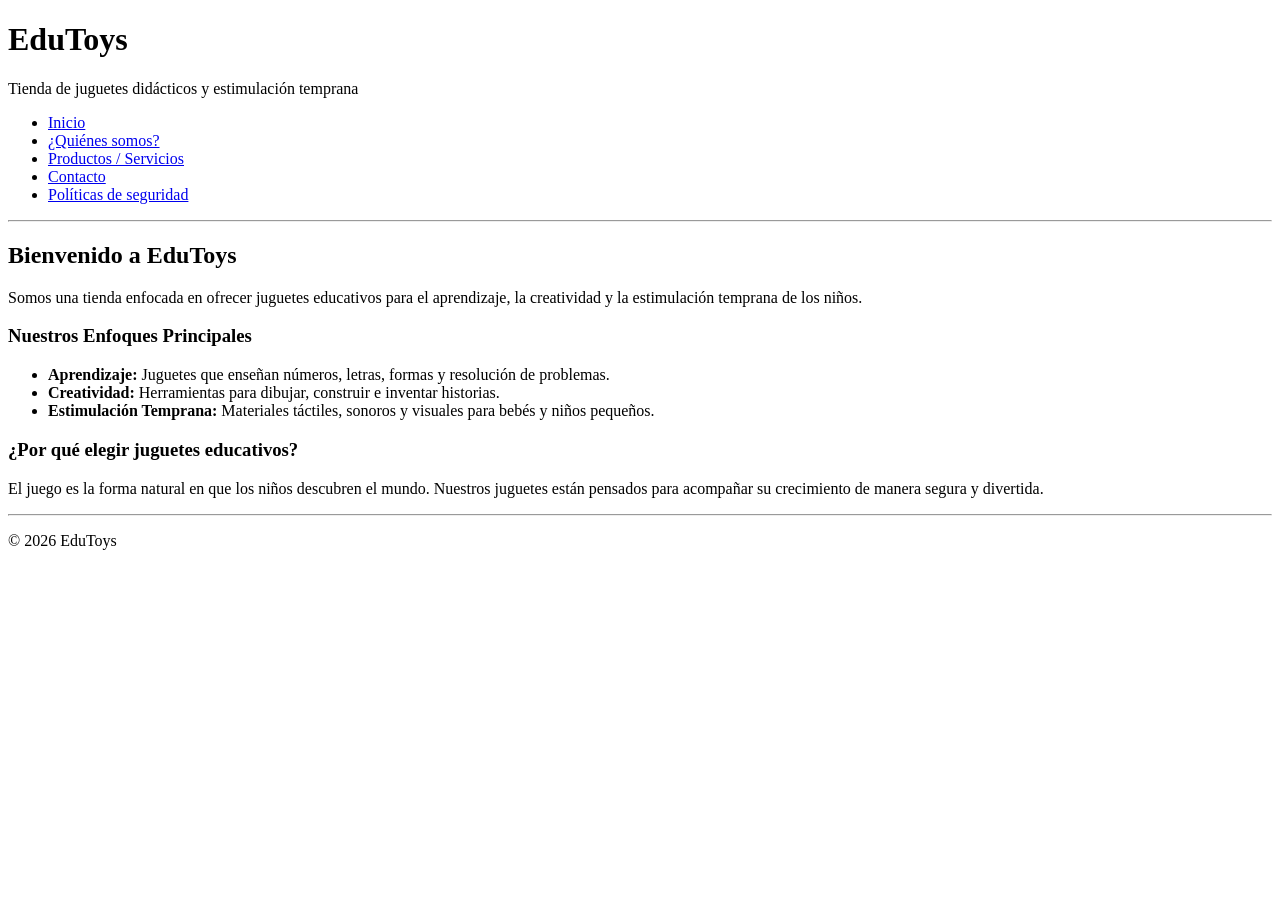
==== index.html @ ab446ac2 "primeras 3 secciones de EduToys: Inicio, ¿Quienes somos? y Productos" ====
<!DOCTYPE html>
<html lang="es">
<head>
  <meta charset="UTF-8">
  <title>EduToys - Inicio</title>
</head>
<body>

  <header>
    <h1>EduToys</h1>
    <p>Tienda de juguetes didácticos y estimulación temprana</p>
    <nav>
      <ul>
        <li><a href="index.html">Inicio</a></li>
        <li><a href="quienes-somos.html">¿Quiénes somos?</a></li>
        <li><a href="productos.html">Productos / Servicios</a></li>
        <li><a href="contacto.html">Contacto</a></li>
        <li><a href="seguridad.html">Políticas de seguridad</a></li>
      </ul>
    </nav>
  </header>

  <hr>

  <main>
    <section>
      <h2>Bienvenido a EduToys</h2>
      <p>Somos una tienda enfocada en ofrecer juguetes educativos para el aprendizaje, la creatividad y la estimulación temprana de los niños.</p>
    </section>

    <section>
      <h3>Nuestros Enfoques Principales</h3>
      <ul>
        <li><strong>Aprendizaje:</strong> Juguetes que enseñan números, letras, formas y resolución de problemas.</li>
        <li><strong>Creatividad:</strong> Herramientas para dibujar, construir e inventar historias.</li>
        <li><strong>Estimulación Temprana:</strong> Materiales táctiles, sonoros y visuales para bebés y niños pequeños.</li>
      </ul>
    </section>

    <section>
      <h3>¿Por qué elegir juguetes educativos?</h3>
      <p>El juego es la forma natural en que los niños descubren el mundo. Nuestros juguetes están pensados para acompañar su crecimiento de manera segura y divertida.</p>
    </section>
  </main>

  <hr>

  <footer>
    <p>&copy; 2026 EduToys</p>
  </footer>

</body>
</html>
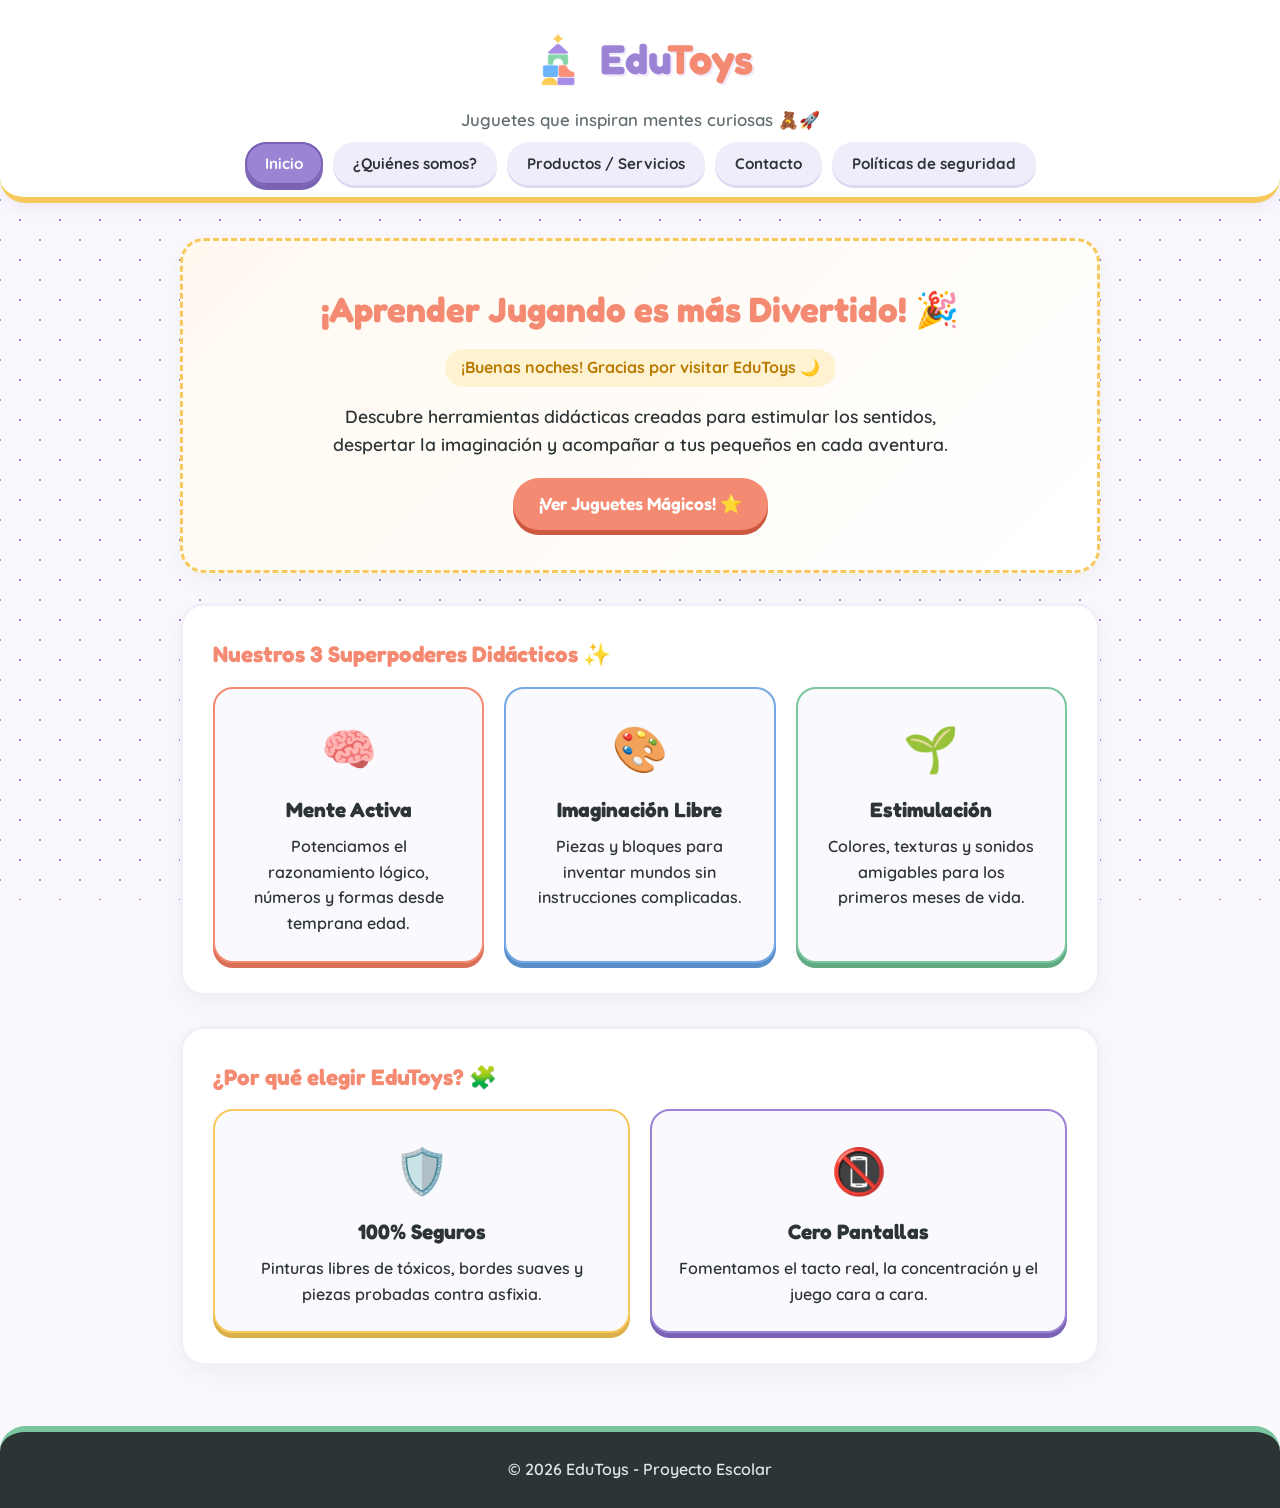
==== commit 7b7f4353: "diseño parcial de la página, inicio, quienes somos y productos ya tienen diseño" ====
--- a/index.html
+++ b/index.html
@@ -3,15 +3,19 @@
 <head>
   <meta charset="UTF-8">
   <title>EduToys - Inicio</title>
+  <link rel="stylesheet" href="styles.css">
 </head>
 <body>
 
   <header>
-    <h1>EduToys</h1>
-    <p>Tienda de juguetes didácticos y estimulación temprana</p>
+    <div class="brand-container">
+      <img src="logo.png" alt="Logo de EduToys" class="logo-img">
+      <h1>Edu<span>Toys</span></h1>
+    </div>
+    <p>Juguetes que inspiran mentes curiosas 🧸🚀</p>
     <nav>
       <ul>
-        <li><a href="index.html">Inicio</a></li>
+        <li><a href="index.html" class="active">Inicio</a></li>
         <li><a href="quienes-somos.html">¿Quiénes somos?</a></li>
         <li><a href="productos.html">Productos / Servicios</a></li>
         <li><a href="contacto.html">Contacto</a></li>
@@ -20,34 +24,59 @@
     </nav>
   </header>
 
-  <hr>
-
   <main>
-    <section>
-      <h2>Bienvenido a EduToys</h2>
-      <p>Somos una tienda enfocada en ofrecer juguetes educativos para el aprendizaje, la creatividad y la estimulación temprana de los niños.</p>
+    <!-- Banner Principal -->
+    <section class="hero-banner">
+      <h2>¡Aprender Jugando es más Divertido! 🎉</h2>
+      <div id="mensaje-bienvenida"></div>
+      <p>Descubre herramientas didácticas creadas para estimular los sentidos, despertar la imaginación y acompañar a tus pequeños en cada aventura.</p>
+      <a href="productos.html" class="btn">¡Ver Juguetes Mágicos! ⭐</a>
     </section>
 
+    <!-- Pilares en Tarjetas Cuadradas -->
     <section>
-      <h3>Nuestros Enfoques Principales</h3>
-      <ul>
-        <li><strong>Aprendizaje:</strong> Juguetes que enseñan números, letras, formas y resolución de problemas.</li>
-        <li><strong>Creatividad:</strong> Herramientas para dibujar, construir e inventar historias.</li>
-        <li><strong>Estimulación Temprana:</strong> Materiales táctiles, sonoros y visuales para bebés y niños pequeños.</li>
-      </ul>
+      <h3>Nuestros 3 Superpoderes Didácticos ✨</h3>
+      <div class="cards-grid">
+        <div class="feature-box coral">
+          <span class="box-icon">🧠</span>
+          <h4>Mente Activa</h4>
+          <p>Potenciamos el razonamiento lógico, números y formas desde temprana edad.</p>
+        </div>
+        <div class="feature-box azul">
+          <span class="box-icon">🎨</span>
+          <h4>Imaginación Libre</h4>
+          <p>Piezas y bloques para inventar mundos sin instrucciones complicadas.</p>
+        </div>
+        <div class="feature-box verde">
+          <span class="box-icon">🌱</span>
+          <h4>Estimulación</h4>
+          <p>Colores, texturas y sonidos amigables para los primeros meses de vida.</p>
+        </div>
+      </div>
     </section>
 
+    <!-- Por qué elegirnos -->
     <section>
-      <h3>¿Por qué elegir juguetes educativos?</h3>
-      <p>El juego es la forma natural en que los niños descubren el mundo. Nuestros juguetes están pensados para acompañar su crecimiento de manera segura y divertida.</p>
+      <h3>¿Por qué elegir EduToys? 🧩</h3>
+      <div class="cards-grid">
+        <div class="feature-box amarillo">
+          <span class="box-icon">🛡️</span>
+          <h4>100% Seguros</h4>
+          <p>Pinturas libres de tóxicos, bordes suaves y piezas probadas contra asfixia.</p>
+        </div>
+        <div class="feature-box lila" style="border-color: var(--c-lila); box-shadow: 0 5px 0 #7a63b5;">
+          <span class="box-icon">📵</span>
+          <h4>Cero Pantallas</h4>
+          <p>Fomentamos el tacto real, la concentración y el juego cara a cara.</p>
+        </div>
+      </div>
     </section>
   </main>
 
-  <hr>
-
   <footer>
-    <p>&copy; 2026 EduToys</p>
+    <p>&copy; 2026 EduToys - Proyecto Escolar</p>
   </footer>
 
+  <script src="app.js"></script>
 </body>
 </html>
--- a/styles.css
+++ b/styles.css
@@ -0,0 +1,307 @@
+/* --- Tipografías Redondeadas --- */
+@import url('https://fonts.googleapis.com/css2?family=Fredoka:wght@400;600;700&family=Quicksand:wght@500;600;700&display=swap');
+
+:root {
+  --c-lila: #9b84d4;
+  --c-lila-dark: #7a63b5;
+  --c-verde: #7bc69e;
+  --c-azul: #74a9e6;
+  --c-coral: #f48a71;
+  --c-amarillo: #f7c95c;
+  
+  --bg-page: #fbf9ff;
+  --text-dark: #2d3436;
+  --text-muted: #636e72;
+}
+
+* {
+  margin: 0;
+  padding: 0;
+  box-sizing: border-box;
+}
+
+body {
+  font-family: 'Quicksand', sans-serif;
+  font-weight: 600;
+  line-height: 1.6;
+  color: var(--text-dark);
+  /* Fondo divertido con patrón de puntos didácticos */
+  background-color: #faf8fc;
+  background-image: radial-gradient(#9b84d4 1.2px, transparent 1.2px), radial-gradient(#74a9e6 1.2px, #faf8fc 1.2px);
+  background-size: 40px 40px;
+  background-position: 0 0, 20px 20px;
+  background-attachment: fixed;
+}
+
+h1, h2, h3, h4 {
+  font-family: 'Fredoka', sans-serif;
+}
+
+/* --- Header / Barra de Navegación --- */
+header {
+  background-color: #ffffff;
+  border-bottom: 6px solid var(--c-amarillo);
+  padding: 20px 15px;
+  text-align: center;
+  box-shadow: 0 4px 18px rgba(155, 132, 212, 0.15);
+  border-bottom-left-radius: 25px;
+  border-bottom-right-radius: 25px;
+}
+
+.brand-container {
+  display: inline-flex;
+  align-items: center;
+  gap: 12px;
+  background: #fff;
+  padding: 6px 20px;
+  border-radius: 50px;
+  margin-bottom: 8px;
+}
+
+.logo-img {
+  width: 60px;
+  height: 60px;
+  object-fit: contain;
+  transition: transform 0.3s cubic-bezier(0.68, -0.55, 0.265, 1.55);
+}
+
+.brand-container:hover .logo-img {
+  transform: rotate(15deg) scale(1.15);
+}
+
+header h1 {
+  font-size: 2.6rem;
+  color: var(--c-lila);
+  text-shadow: 2px 2px 0px #efeafc;
+}
+
+header h1 span {
+  color: var(--c-coral);
+}
+
+header p {
+  color: var(--text-muted);
+  font-size: 1.05rem;
+  margin-bottom: 18px;
+}
+
+nav ul {
+  list-style: none;
+  display: flex;
+  justify-content: center;
+  gap: 10px;
+  flex-wrap: wrap;
+}
+
+nav a {
+  color: var(--text-dark);
+  text-decoration: none;
+  font-weight: 700;
+  font-size: 0.95rem;
+  padding: 10px 18px;
+  border-radius: 25px;
+  background-color: #f0edfa;
+  border: 2px solid transparent;
+  transition: all 0.2s ease;
+  box-shadow: 0 3px 0 #ded7f2;
+}
+
+nav a:hover,
+nav a.active {
+  background-color: var(--c-lila);
+  color: #ffffff;
+  border-color: var(--c-lila-dark);
+  transform: translateY(-2px);
+  box-shadow: 0 5px 0 var(--c-lila-dark);
+}
+
+/* --- Contenedor Principal --- */
+main {
+  max-width: 960px;
+  margin: 35px auto;
+  padding: 0 20px;
+}
+
+/* Tarjeta General con estética suave y juguetona */
+section {
+  background-color: #ffffff;
+  padding: 30px;
+  margin-bottom: 30px;
+  border-radius: 24px;
+  box-shadow: 0 8px 24px rgba(45, 52, 54, 0.05);
+  border: 3px solid #f3effa;
+  position: relative;
+}
+
+h2 {
+  color: var(--c-lila-dark);
+  font-size: 1.9rem;
+  margin-bottom: 12px;
+}
+
+h3 {
+  color: var(--c-coral);
+  font-size: 1.4rem;
+  margin-bottom: 15px;
+}
+
+/* --- Hero Banner Destacado --- */
+.hero-banner {
+  background: linear-gradient(135deg, #fff9f0 0%, #ffffff 100%);
+  border: 3px dashed var(--c-amarillo);
+  text-align: center;
+  padding: 40px 25px;
+}
+
+.hero-banner h2 {
+  font-size: 2.2rem;
+  color: var(--c-coral);
+}
+
+#mensaje-bienvenida {
+  display: inline-block;
+  background-color: #fff2d1;
+  color: #b87b00;
+  padding: 6px 16px;
+  border-radius: 20px;
+  font-weight: 700;
+  margin-bottom: 15px;
+}
+
+.hero-banner p {
+  max-width: 650px;
+  margin: 0 auto 20px auto;
+  font-size: 1.1rem;
+}
+
+/* --- Botones con Relieve 3D Divertido --- */
+.btn {
+  display: inline-block;
+  background-color: var(--c-coral);
+  color: #ffffff;
+  padding: 12px 26px;
+  text-decoration: none;
+  border-radius: 30px;
+  font-family: 'Fredoka', sans-serif;
+  font-size: 1.1rem;
+  border: none;
+  cursor: pointer;
+  box-shadow: 0 5px 0 #cc583f;
+  transition: all 0.15s ease;
+}
+
+.btn:hover {
+  transform: translateY(-2px);
+  box-shadow: 0 7px 0 #cc583f;
+}
+
+.btn:active {
+  transform: translateY(3px);
+  box-shadow: 0 2px 0 #cc583f;
+}
+
+/* --- Cuadrícula de Tarjetas / Bloques de Juego --- */
+.cards-grid {
+  display: grid;
+  grid-template-columns: repeat(auto-fit, minmax(260px, 1fr));
+  gap: 20px;
+  margin-top: 15px;
+}
+
+.feature-box {
+  background-color: #faf9fd;
+  padding: 24px;
+  border-radius: 20px;
+  text-align: center;
+  border: 2px solid transparent;
+  transition: all 0.25s ease;
+}
+
+.feature-box:hover {
+  transform: translateY(-5px);
+  background-color: #ffffff;
+  box-shadow: 0 10px 20px rgba(155, 132, 212, 0.15);
+}
+
+.feature-box.verde { border-color: var(--c-verde); box-shadow: 0 5px 0 #60ab83; }
+.feature-box.azul { border-color: var(--c-azul); box-shadow: 0 5px 0 #588ec9; }
+.feature-box.coral { border-color: var(--c-coral); box-shadow: 0 5px 0 #d96f56; }
+.feature-box.amarillo { border-color: var(--c-amarillo); box-shadow: 0 5px 0 #dab048; }
+
+.box-icon {
+  font-size: 2.8rem;
+  display: inline-block;
+  margin-bottom: 8px;
+}
+
+.feature-box h4 {
+  font-size: 1.3rem;
+  margin-bottom: 8px;
+  color: var(--text-dark);
+}
+
+/* --- Productos en cuadrícula --- */
+.product-card {
+  background-color: #ffffff;
+  border-radius: 22px;
+  padding: 24px;
+  display: flex;
+  flex-direction: column;
+  justify-content: space-between;
+  border: 3px solid #f1edf8;
+  position: relative;
+  transition: all 0.25s ease;
+}
+
+.product-card:hover {
+  transform: translateY(-5px);
+  box-shadow: 0 12px 25px rgba(0,0,0,0.07);
+}
+
+.badge-edad {
+  align-self: flex-start;
+  padding: 4px 12px;
+  border-radius: 15px;
+  font-size: 0.85rem;
+  font-weight: 700;
+  margin-bottom: 12px;
+}
+
+.badge-verde { background: #e3f7ed; color: #2e8b57; }
+.badge-azul { background: #e6f0fa; color: #2b6cb0; }
+.badge-lila { background: #f1edfa; color: var(--c-lila-dark); }
+
+.product-card h4 {
+  font-size: 1.3rem;
+  color: var(--text-dark);
+  margin-bottom: 10px;
+}
+
+.product-card p {
+  color: var(--text-muted);
+  font-size: 0.95rem;
+  margin-bottom: 15px;
+}
+
+.product-card .btn {
+  width: 100%;
+  text-align: center;
+  background-color: var(--c-azul);
+  box-shadow: 0 4px 0 #588ec9;
+}
+
+.product-card .btn:hover {
+  box-shadow: 0 6px 0 #588ec9;
+}
+
+/* --- Footer --- */
+footer {
+  background-color: #2d3436;
+  color: #dfe6e9;
+  text-align: center;
+  padding: 25px;
+  margin-top: 60px;
+  border-top: 6px solid var(--c-verde);
+  border-top-left-radius: 25px;
+  border-top-right-radius: 25px;
+}
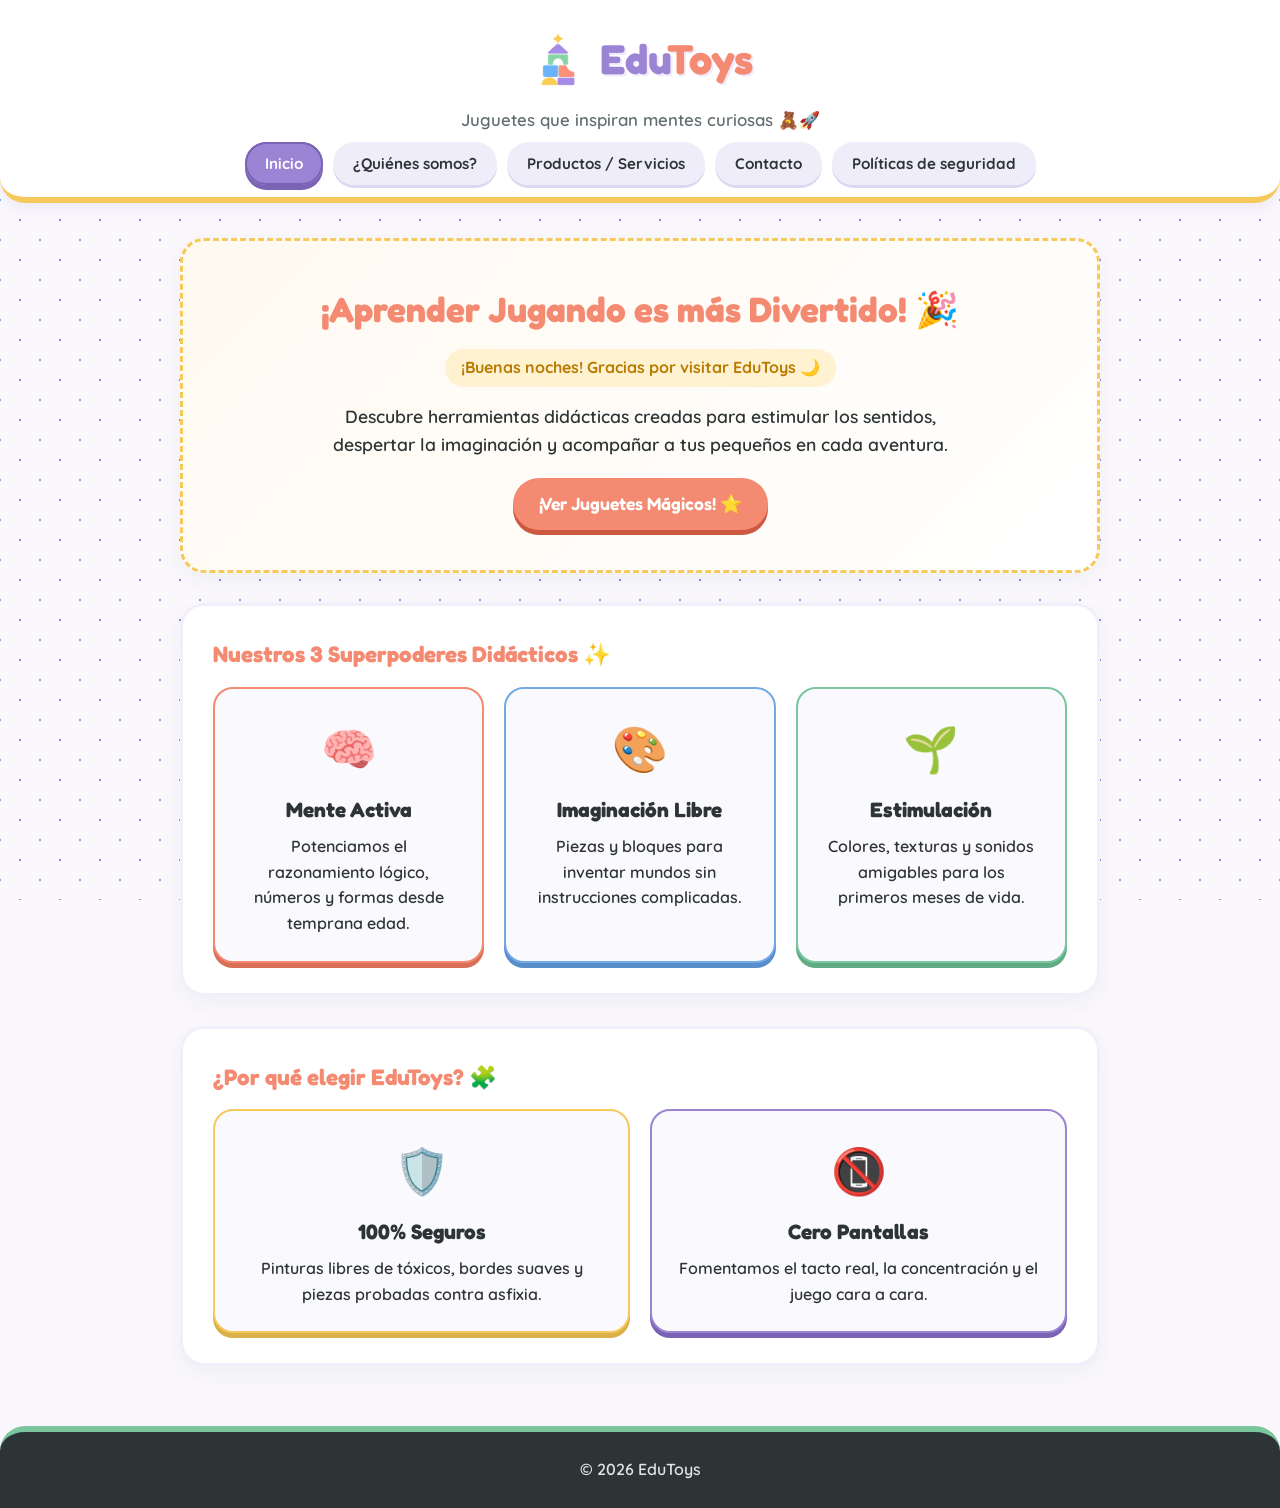
==== commit 5bbadc21: "correciones minimas en los archivos HTML" ====
--- a/index.html
+++ b/index.html
@@ -74,7 +74,7 @@
   </main>
 
   <footer>
-    <p>&copy; 2026 EduToys - Proyecto Escolar</p>
+    <p>&copy; 2026 EduToys</p>
   </footer>
 
   <script src="app.js"></script>
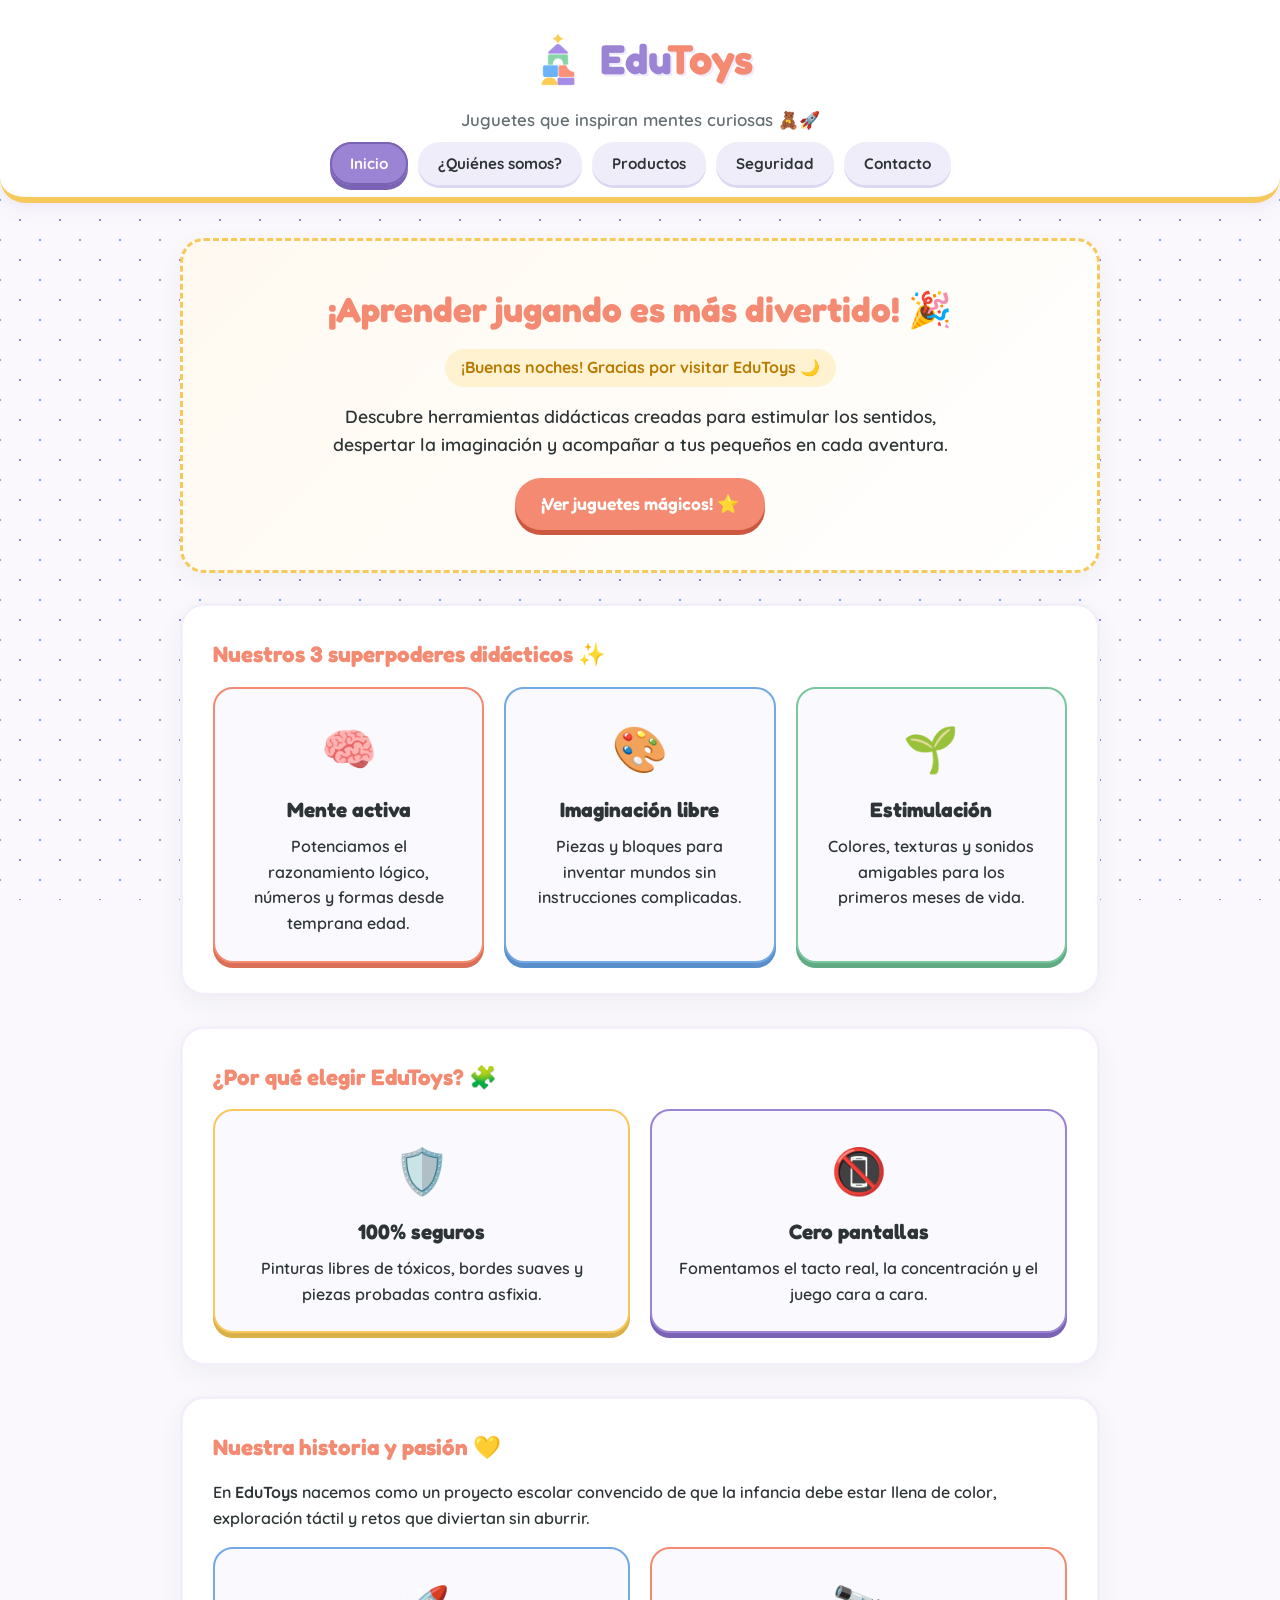
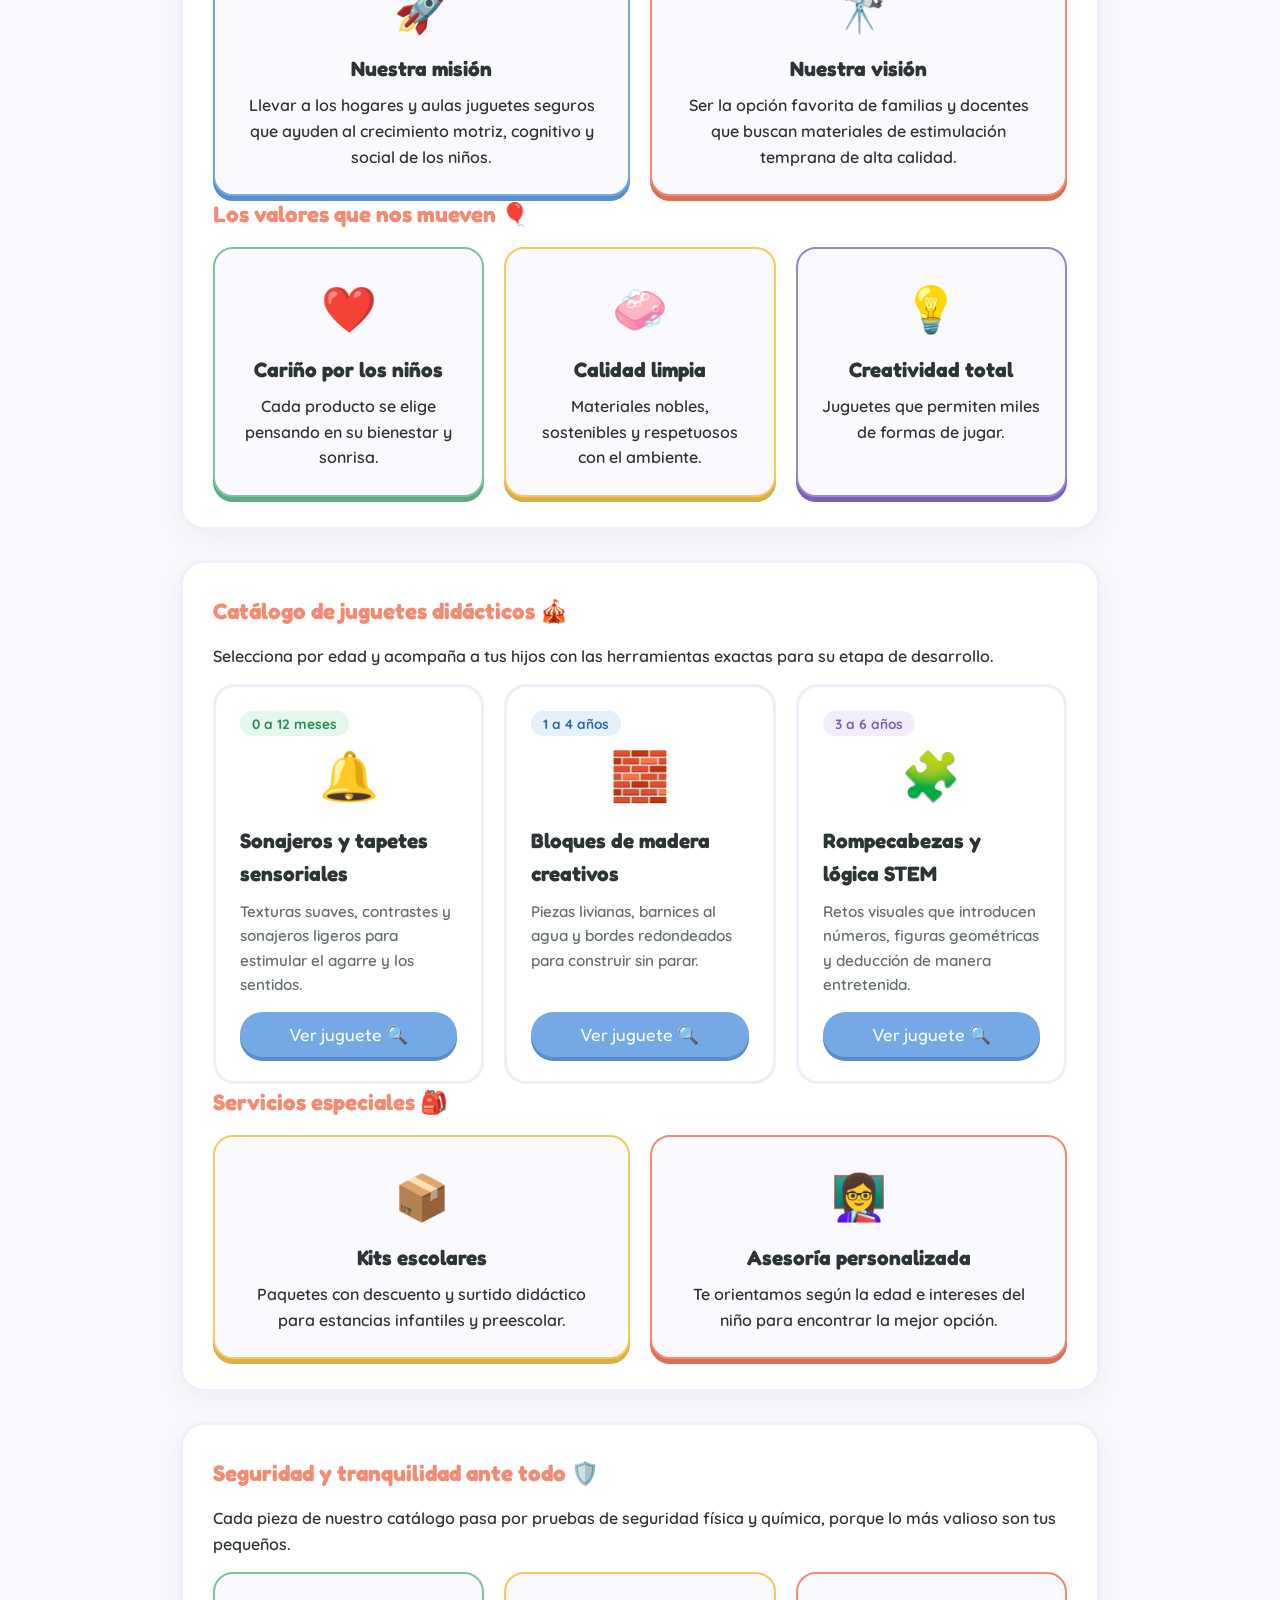
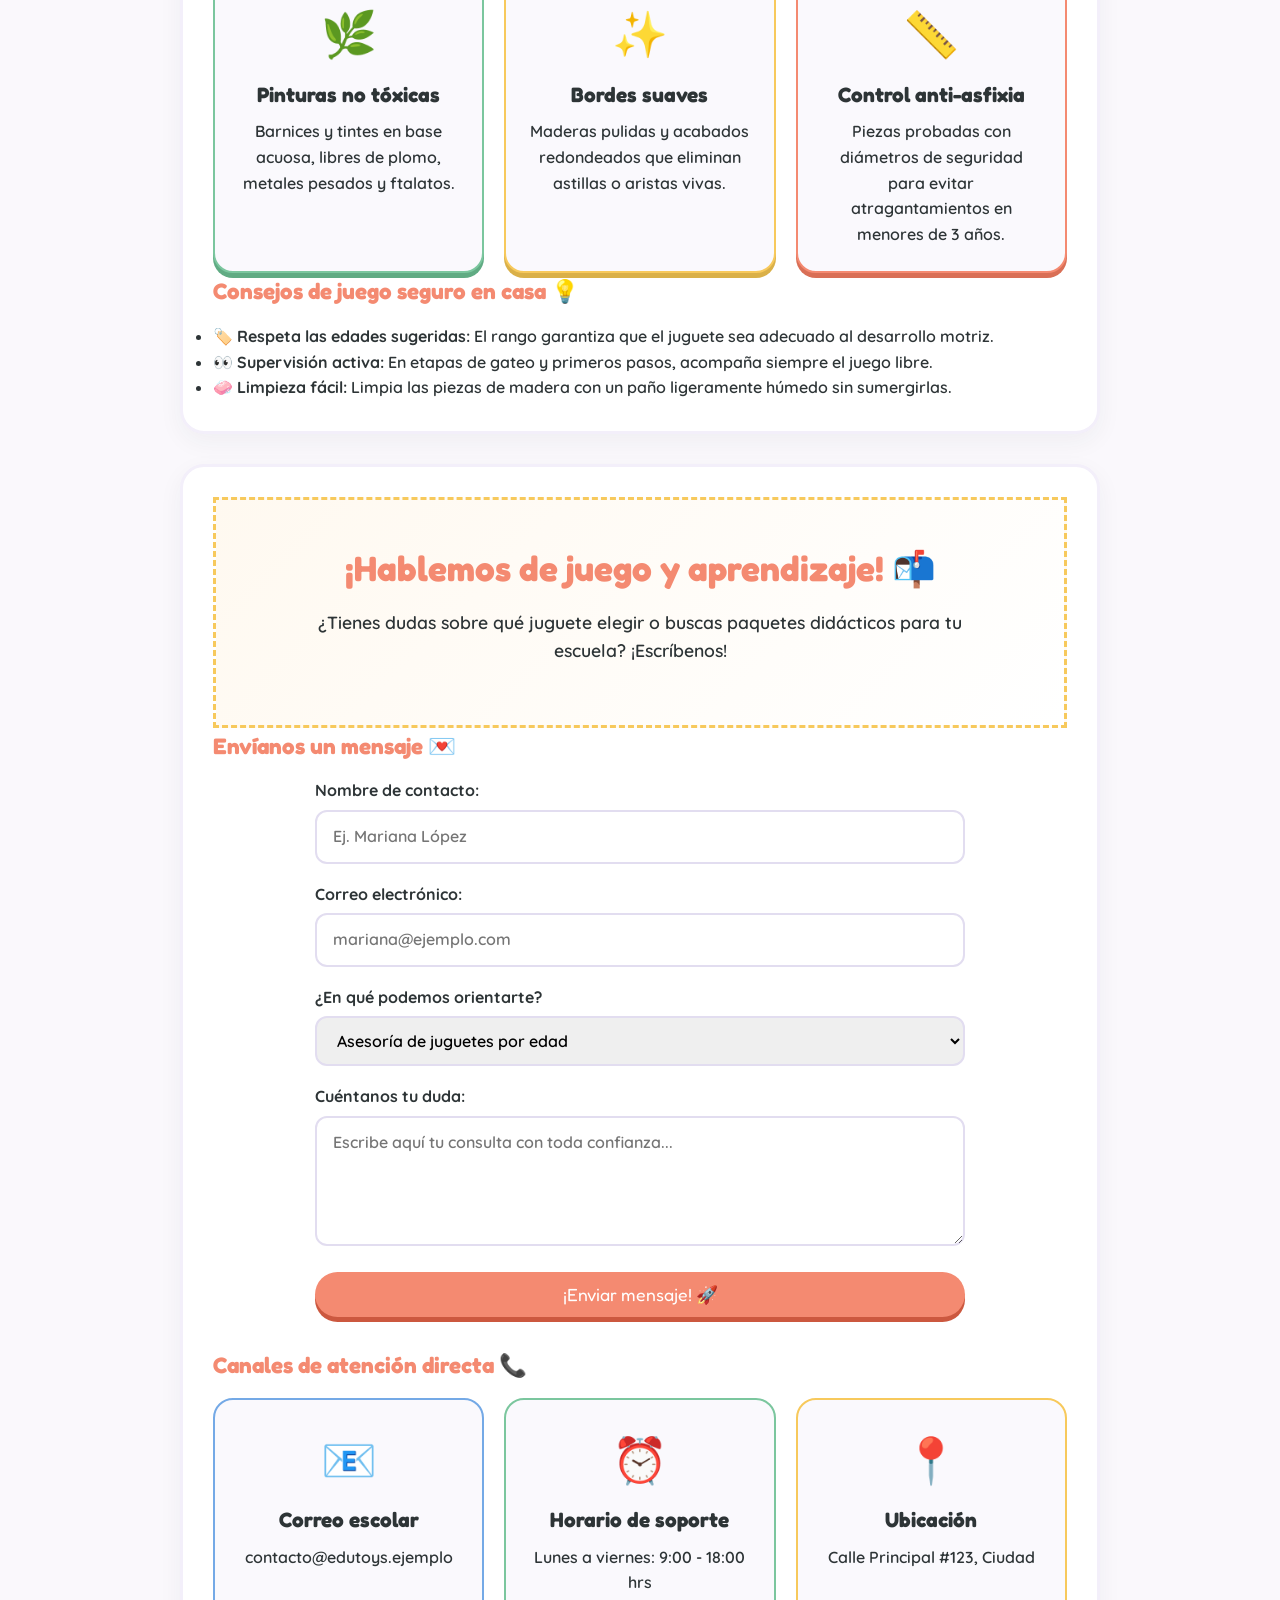
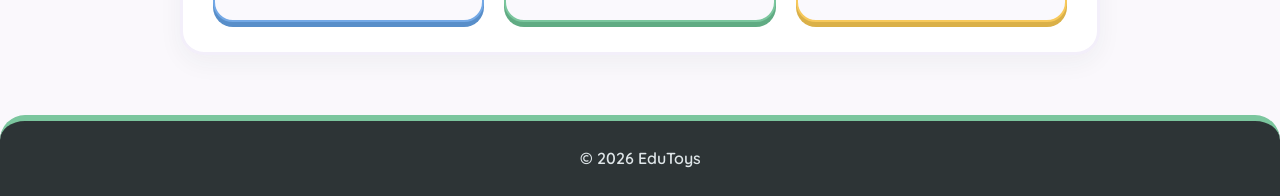
==== commit 83c89b56: "Convert EduToys to a single landing page Co-authored-by: Copilot <223556219+Copilot@users.noreply.gi" ====
--- a/index.html
+++ b/index.html
@@ -2,7 +2,9 @@
 <html lang="es">
 <head>
   <meta charset="UTF-8">
-  <title>EduToys - Inicio</title>
+  <meta name="viewport" content="width=device-width, initial-scale=1.0">
+  <meta name="description" content="EduToys: juguetes didácticos seguros que inspiran mentes curiosas.">
+  <title>EduToys - Juguetes que inspiran mentes curiosas</title>
   <link rel="stylesheet" href="styles.css">
 </head>
 <body>
@@ -13,38 +15,36 @@
       <h1>Edu<span>Toys</span></h1>
     </div>
     <p>Juguetes que inspiran mentes curiosas 🧸🚀</p>
-    <nav>
+    <nav aria-label="Navegación principal">
       <ul>
-        <li><a href="index.html" class="active">Inicio</a></li>
-        <li><a href="quienes-somos.html">¿Quiénes somos?</a></li>
-        <li><a href="productos.html">Productos / Servicios</a></li>
-        <li><a href="contacto.html">Contacto</a></li>
-        <li><a href="seguridad.html">Políticas de seguridad</a></li>
+        <li><a href="#inicio" class="active">Inicio</a></li>
+        <li><a href="#nosotros">¿Quiénes somos?</a></li>
+        <li><a href="#productos">Productos</a></li>
+        <li><a href="#seguridad">Seguridad</a></li>
+        <li><a href="#contacto">Contacto</a></li>
       </ul>
     </nav>
   </header>
 
   <main>
-    <!-- Banner Principal -->
-    <section class="hero-banner">
-      <h2>¡Aprender Jugando es más Divertido! 🎉</h2>
-      <div id="mensaje-bienvenida"></div>
+    <section class="hero-banner" id="inicio">
+      <h2>¡Aprender jugando es más divertido! 🎉</h2>
+      <div id="mensaje-bienvenida" aria-live="polite"></div>
       <p>Descubre herramientas didácticas creadas para estimular los sentidos, despertar la imaginación y acompañar a tus pequeños en cada aventura.</p>
-      <a href="productos.html" class="btn">¡Ver Juguetes Mágicos! ⭐</a>
-    </section>
-
-    <!-- Pilares en Tarjetas Cuadradas -->
+      <a href="#productos" class="btn">¡Ver juguetes mágicos! ⭐</a>
+    </section>
+
     <section>
-      <h3>Nuestros 3 Superpoderes Didácticos ✨</h3>
+      <h3>Nuestros 3 superpoderes didácticos ✨</h3>
       <div class="cards-grid">
         <div class="feature-box coral">
           <span class="box-icon">🧠</span>
-          <h4>Mente Activa</h4>
+          <h4>Mente activa</h4>
           <p>Potenciamos el razonamiento lógico, números y formas desde temprana edad.</p>
         </div>
         <div class="feature-box azul">
           <span class="box-icon">🎨</span>
-          <h4>Imaginación Libre</h4>
+          <h4>Imaginación libre</h4>
           <p>Piezas y bloques para inventar mundos sin instrucciones complicadas.</p>
         </div>
         <div class="feature-box verde">
@@ -55,20 +55,168 @@
       </div>
     </section>
 
-    <!-- Por qué elegirnos -->
     <section>
       <h3>¿Por qué elegir EduToys? 🧩</h3>
       <div class="cards-grid">
         <div class="feature-box amarillo">
           <span class="box-icon">🛡️</span>
-          <h4>100% Seguros</h4>
+          <h4>100% seguros</h4>
           <p>Pinturas libres de tóxicos, bordes suaves y piezas probadas contra asfixia.</p>
         </div>
-        <div class="feature-box lila" style="border-color: var(--c-lila); box-shadow: 0 5px 0 #7a63b5;">
+        <div class="feature-box lila">
           <span class="box-icon">📵</span>
-          <h4>Cero Pantallas</h4>
+          <h4>Cero pantallas</h4>
           <p>Fomentamos el tacto real, la concentración y el juego cara a cara.</p>
         </div>
+      </div>
+    </section>
+
+    <section id="nosotros">
+      <h3>Nuestra historia y pasión 💛</h3>
+      <p>En <strong>EduToys</strong> nacemos como un proyecto escolar convencido de que la infancia debe estar llena de color, exploración táctil y retos que diviertan sin aburrir.</p>
+      <div class="cards-grid">
+        <div class="feature-box azul">
+          <span class="box-icon">🚀</span>
+          <h4>Nuestra misión</h4>
+          <p>Llevar a los hogares y aulas juguetes seguros que ayuden al crecimiento motriz, cognitivo y social de los niños.</p>
+        </div>
+        <div class="feature-box coral">
+          <span class="box-icon">🔭</span>
+          <h4>Nuestra visión</h4>
+          <p>Ser la opción favorita de familias y docentes que buscan materiales de estimulación temprana de alta calidad.</p>
+        </div>
+      </div>
+      <h3>Los valores que nos mueven 🎈</h3>
+      <div class="cards-grid">
+        <div class="feature-box verde">
+          <span class="box-icon">❤️</span>
+          <h4>Cariño por los niños</h4>
+          <p>Cada producto se elige pensando en su bienestar y sonrisa.</p>
+        </div>
+        <div class="feature-box amarillo">
+          <span class="box-icon">🧼</span>
+          <h4>Calidad limpia</h4>
+          <p>Materiales nobles, sostenibles y respetuosos con el ambiente.</p>
+        </div>
+        <div class="feature-box lila">
+          <span class="box-icon">💡</span>
+          <h4>Creatividad total</h4>
+          <p>Juguetes que permiten miles de formas de jugar.</p>
+        </div>
+      </div>
+    </section>
+
+    <section id="productos">
+      <h3>Catálogo de juguetes didácticos 🎪</h3>
+      <p>Selecciona por edad y acompaña a tus hijos con las herramientas exactas para su etapa de desarrollo.</p>
+      <div class="cards-grid">
+        <article class="product-card">
+          <div>
+            <span class="badge-edad badge-verde">0 a 12 meses</span>
+            <div class="product-emoji" aria-hidden="true">🔔</div>
+            <h4>Sonajeros y tapetes sensoriales</h4>
+            <p>Texturas suaves, contrastes y sonajeros ligeros para estimular el agarre y los sentidos.</p>
+          </div>
+          <button class="btn btn-info-producto" data-nombre="Sonajeros y Tapetes Sensoriales">Ver juguete 🔍</button>
+        </article>
+        <article class="product-card">
+          <div>
+            <span class="badge-edad badge-azul">1 a 4 años</span>
+            <div class="product-emoji" aria-hidden="true">🧱</div>
+            <h4>Bloques de madera creativos</h4>
+            <p>Piezas livianas, barnices al agua y bordes redondeados para construir sin parar.</p>
+          </div>
+          <button class="btn btn-info-producto" data-nombre="Bloques de Madera Creativos">Ver juguete 🔍</button>
+        </article>
+        <article class="product-card">
+          <div>
+            <span class="badge-edad badge-lila">3 a 6 años</span>
+            <div class="product-emoji" aria-hidden="true">🧩</div>
+            <h4>Rompecabezas y lógica STEM</h4>
+            <p>Retos visuales que introducen números, figuras geométricas y deducción de manera entretenida.</p>
+          </div>
+          <button class="btn btn-info-producto" data-nombre="Rompecabezas y Lógica STEM">Ver juguete 🔍</button>
+        </article>
+      </div>
+      <h3>Servicios especiales 🎒</h3>
+      <div class="cards-grid">
+        <div class="feature-box amarillo">
+          <span class="box-icon">📦</span>
+          <h4>Kits escolares</h4>
+          <p>Paquetes con descuento y surtido didáctico para estancias infantiles y preescolar.</p>
+        </div>
+        <div class="feature-box coral">
+          <span class="box-icon">👩‍🏫</span>
+          <h4>Asesoría personalizada</h4>
+          <p>Te orientamos según la edad e intereses del niño para encontrar la mejor opción.</p>
+        </div>
+      </div>
+    </section>
+
+    <section id="seguridad">
+      <h3>Seguridad y tranquilidad ante todo 🛡️</h3>
+      <p>Cada pieza de nuestro catálogo pasa por pruebas de seguridad física y química, porque lo más valioso son tus pequeños.</p>
+      <div class="cards-grid">
+        <div class="feature-box verde">
+          <span class="box-icon">🌿</span>
+          <h4>Pinturas no tóxicas</h4>
+          <p>Barnices y tintes en base acuosa, libres de plomo, metales pesados y ftalatos.</p>
+        </div>
+        <div class="feature-box amarillo">
+          <span class="box-icon">✨</span>
+          <h4>Bordes suaves</h4>
+          <p>Maderas pulidas y acabados redondeados que eliminan astillas o aristas vivas.</p>
+        </div>
+        <div class="feature-box coral">
+          <span class="box-icon">📏</span>
+          <h4>Control anti-asfixia</h4>
+          <p>Piezas probadas con diámetros de seguridad para evitar atragantamientos en menores de 3 años.</p>
+        </div>
+      </div>
+      <h3>Consejos de juego seguro en casa 💡</h3>
+      <ul class="lista-destacada">
+        <li>🏷️ <strong>Respeta las edades sugeridas:</strong> El rango garantiza que el juguete sea adecuado al desarrollo motriz.</li>
+        <li>👀 <strong>Supervisión activa:</strong> En etapas de gateo y primeros pasos, acompaña siempre el juego libre.</li>
+        <li>🧼 <strong>Limpieza fácil:</strong> Limpia las piezas de madera con un paño ligeramente húmedo sin sumergirlas.</li>
+      </ul>
+    </section>
+
+    <section id="contacto">
+      <div class="hero-banner">
+        <h2>¡Hablemos de juego y aprendizaje! 📬</h2>
+        <p>¿Tienes dudas sobre qué juguete elegir o buscas paquetes didácticos para tu escuela? ¡Escríbenos!</p>
+      </div>
+      <h3>Envíanos un mensaje 💌</h3>
+      <form id="formulario-contacto" class="contact-form">
+        <div>
+          <label for="nombre">Nombre de contacto:</label>
+          <input type="text" id="nombre" name="nombre" required placeholder="Ej. Mariana López">
+        </div>
+        <div>
+          <label for="correo">Correo electrónico:</label>
+          <input type="email" id="correo" name="correo" required placeholder="mariana@ejemplo.com">
+        </div>
+        <div>
+          <label for="motivo">¿En qué podemos orientarte?</label>
+          <select id="motivo" name="motivo">
+            <option value="asesoria">Asesoría de juguetes por edad</option>
+            <option value="escuela">Pedidos escolares / mayoreo para guarderías</option>
+            <option value="duda">Duda sobre materiales y seguridad</option>
+            <option value="otro">Otro motivo</option>
+          </select>
+        </div>
+        <div>
+          <label for="mensaje">Cuéntanos tu duda:</label>
+          <textarea id="mensaje" name="mensaje" rows="4" required placeholder="Escribe aquí tu consulta con toda confianza..."></textarea>
+        </div>
+        <button type="submit" class="btn">¡Enviar mensaje! 🚀</button>
+        <div id="mensaje-exito" class="success-message" role="status" aria-live="polite"></div>
+      </form>
+      <h3>Canales de atención directa 📞</h3>
+      <div class="cards-grid">
+        <div class="feature-box azul"><span class="box-icon">📧</span><h4>Correo escolar</h4><p>contacto@edutoys.ejemplo</p></div>
+        <div class="feature-box verde"><span class="box-icon">⏰</span><h4>Horario de soporte</h4><p>Lunes a viernes: 9:00 - 18:00 hrs</p></div>
+        <div class="feature-box amarillo"><span class="box-icon">📍</span><h4>Ubicación</h4><p>Calle Principal #123, Ciudad</p></div>
       </div>
     </section>
   </main>
@@ -79,4 +227,4 @@
 
   <script src="app.js"></script>
 </body>
-</html>+</html>
--- a/styles.css
+++ b/styles.css
@@ -304,4 +304,108 @@
   border-top: 6px solid var(--c-verde);
   border-top-left-radius: 25px;
   border-top-right-radius: 25px;
+}
+
+html {
+  scroll-behavior: smooth;
+  scroll-padding-top: 20px;
+}
+
+.feature-box.lila {
+  border-color: var(--c-lila);
+  box-shadow: 0 5px 0 var(--c-lila-dark);
+}
+
+.product-emoji {
+  font-size: 3rem;
+  text-align: center;
+  margin-bottom: 10px;
+}
+
+.contact-form {
+  max-width: 650px;
+  margin: 0 auto 30px;
+}
+
+.contact-form > div {
+  margin-bottom: 18px;
+}
+
+.contact-form label {
+  display: block;
+  font-weight: 700;
+  margin-bottom: 6px;
+}
+
+.contact-form input,
+.contact-form select,
+.contact-form textarea {
+  width: 100%;
+  padding: 12px 16px;
+  border: 2px solid #e2ddf0;
+  border-radius: 12px;
+  font: inherit;
+  font-size: 1rem;
+  outline: none;
+}
+
+.contact-form textarea {
+  resize: vertical;
+}
+
+.contact-form input:focus,
+.contact-form select:focus,
+.contact-form textarea:focus {
+  border-color: var(--c-lila);
+  box-shadow: 0 0 0 3px rgba(155, 132, 212, 0.15);
+}
+
+.contact-form .btn {
+  width: 100%;
+  text-align: center;
+}
+
+.success-message {
+  display: none;
+  margin-top: 20px;
+  padding: 14px;
+  background: #e3f7ed;
+  color: #2e8b57;
+  border-radius: 12px;
+  text-align: center;
+  font-weight: 700;
+}
+
+@media (max-width: 600px) {
+  header {
+    padding: 16px 12px;
+  }
+
+  header h1 {
+    font-size: 2.1rem;
+  }
+
+  nav ul {
+    gap: 8px;
+  }
+
+  nav a {
+    display: inline-block;
+    padding: 8px 12px;
+    font-size: 0.85rem;
+  }
+
+  main {
+    margin: 20px auto;
+    padding: 0 12px;
+  }
+
+  section {
+    padding: 22px 17px;
+    border-radius: 20px;
+  }
+
+  .hero-banner {
+    padding: 30px 17px;
+  }
 }
